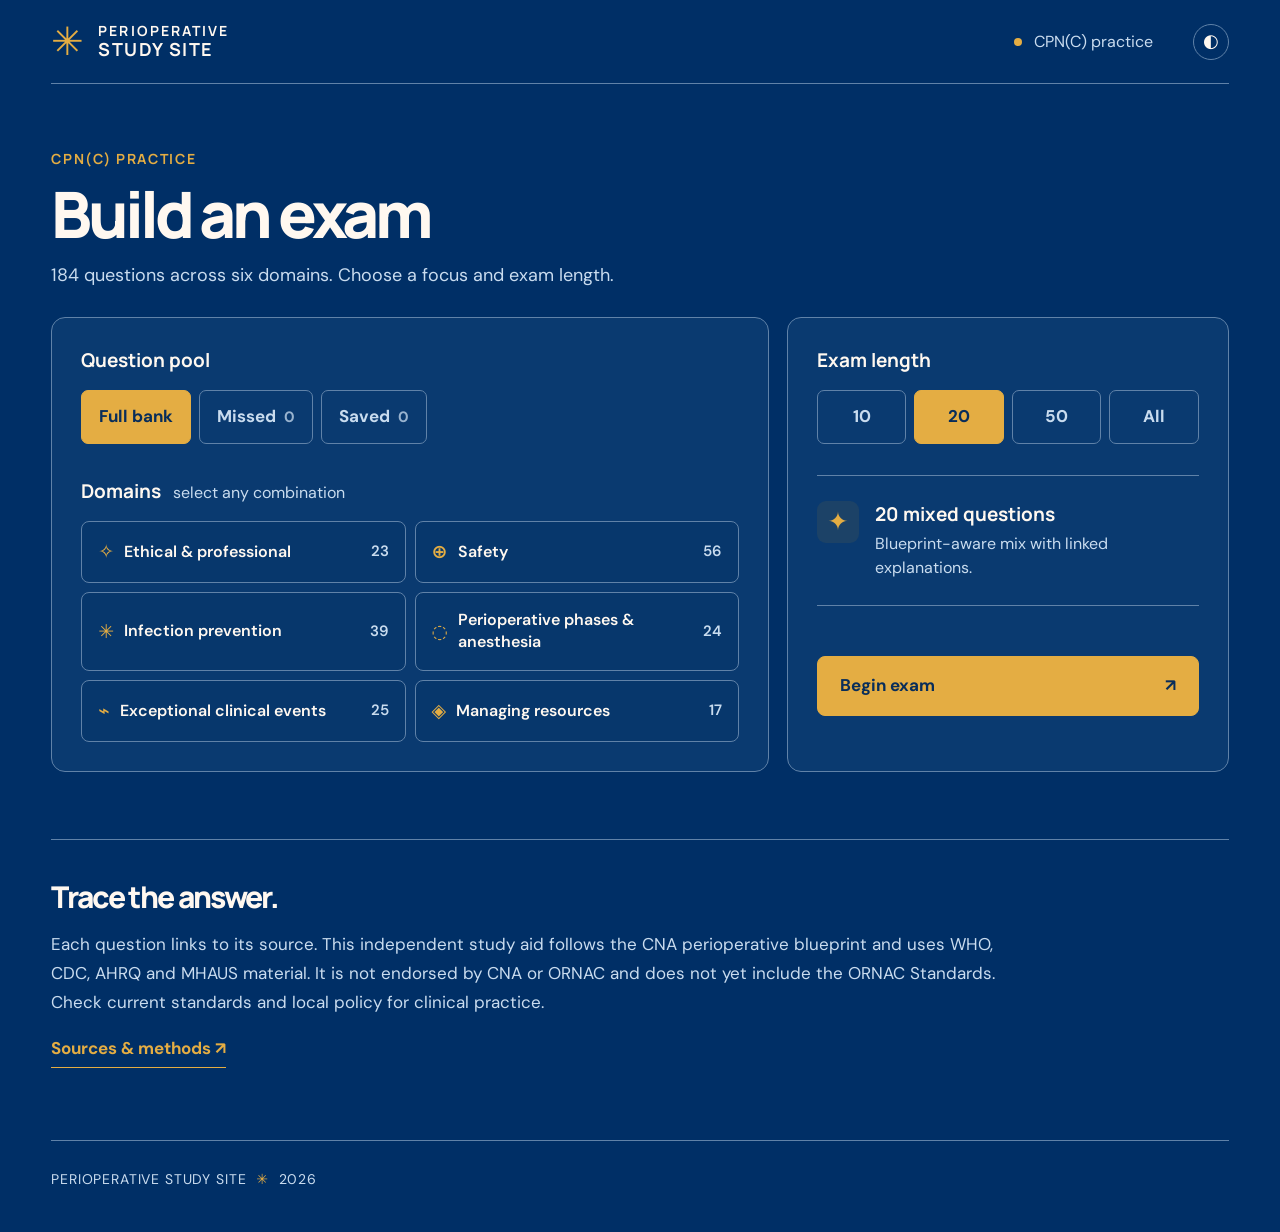
==== cpn-study/index.html @ 0bac824c "Use blood red incorrect state and deepen blue palette" ====
<!doctype html>
<html lang="en">
<head>
  <meta charset="utf-8">
  <meta name="viewport" content="width=device-width, initial-scale=1">
  <meta name="theme-color" content="#002F66">
  <meta name="description" content="An independent, source-linked CPN(C) perioperative nursing question bank.">
  <title>Perioperative Study Site · CPN(C) Practice</title>
  <link rel="icon" href="favicon.svg" type="image/svg+xml">
  <link rel="stylesheet" href="styles.css?v=20260925-6">
  <script src="app.js?v=20260925-2" defer></script>
</head>
<body>
  <div class="site-shell">
    <header class="topbar">
      <a class="brand" href="./" aria-label="Perioperative Study Site home"><span class="brand-mark">✳</span><span>PERIOPERATIVE<br><strong>STUDY SITE</strong></span></a>
      <div class="top-right"><span class="status-dot"></span><span>CPN(C) practice</span><button id="theme-toggle" class="icon-button" title="Toggle colour theme" aria-label="Toggle colour theme">◐</button></div>
    </header>

    <main>
      <section id="home" class="home-screen">
        <section id="setup" class="setup-section">
          <div class="section-heading"><div><p class="eyebrow">CPN(C) PRACTICE</p><h1>Build an exam</h1><p><span id="bank-size">—</span> questions across six domains. Choose a focus and exam length.</p></div></div>
          <div class="setup-grid">
            <div class="panel">
              <h3>Question pool</h3>
              <div class="segmented" role="group" aria-label="Question pool">
                <button class="selected" data-pool="all" aria-pressed="true">Full bank</button>
                <button data-pool="missed" aria-pressed="false">Missed <span id="missed-count">0</span></button>
                <button data-pool="bookmarked" aria-pressed="false">Saved <span id="saved-count">0</span></button>
              </div>
              <h3 class="with-gap">Domains <span class="muted small">select any combination</span></h3>
              <div id="category-list" class="category-list"></div>
            </div>
            <div class="panel session-panel">
              <h3>Exam length</h3>
              <div class="length-options" role="group" aria-label="Exam length">
                <button data-length="10">10</button><button class="selected" data-length="20">20</button><button data-length="50">50</button><button data-length="all">All</button>
              </div>
              <div class="session-summary"><span class="summary-icon">✦</span><div><strong id="session-description">20 mixed questions</strong><p id="session-detail">Blueprint-aware mix with linked explanations.</p></div></div>
              <button id="start-custom" class="button primary full">Begin exam <span>↗</span></button>
              <p id="setup-message" class="form-message" role="status"></p>
            </div>
          </div>
        </section>

        <section class="about-section">
          <h2>Trace the answer.</h2>
          <p>Each question links to its source. This independent study aid follows the CNA perioperative blueprint and uses WHO, CDC, AHRQ and MHAUS material. It is not endorsed by CNA or ORNAC and does not yet include the ORNAC Standards. Check current standards and local policy for clinical practice.</p>
          <a class="text-link" href="sources.html">Sources & methods ↗</a>
        </section>
      </section>

      <section id="quiz" class="quiz-screen hidden" aria-live="polite">
        <div class="quiz-header"><button id="exit-quiz" class="back-button">← Exit exam</button><span id="quiz-progress-label">QUESTION 01 / 20</span><button id="bookmark" class="save-button" aria-pressed="false">☆ Save</button></div>
        <div class="progress-track"><div id="progress-fill"></div></div>
        <div class="quiz-layout"><div class="question-column"><div id="question-meta" class="question-meta"></div><div id="case-box" class="case-box hidden"></div><h2 id="question-text"></h2><div id="answer-options" class="answer-options"></div><div id="feedback" class="feedback hidden"></div><div class="quiz-actions"><span id="keyboard-hint">Press 1–4 to answer</span><button id="next-question" class="button primary hidden">Next question <span>→</span></button></div></div><aside class="quiz-aside"><p class="eyebrow">YOUR EXAM</p><div class="aside-number" id="aside-number">01<span> / 20</span></div><div class="aside-stats"><div><span>Correct</span><strong id="session-correct">0</strong></div><div><span>Answered</span><strong id="session-answered">0</strong></div></div><p class="aside-note">Progress is saved in this browser after each question.</p></aside></div>
      </section>

      <section id="results" class="results-screen hidden"><p class="eyebrow">EXAM COMPLETE</p><h1 id="result-headline">Good work.</h1><p id="result-summary"></p><div class="result-score"><strong id="result-percent">0%</strong><span>correct answers</span></div><div id="result-domains" class="result-domains"></div><div class="result-actions"><button id="retry-missed" class="button primary">Practice missed questions <span>↗</span></button><button id="home-button" class="button ghost">Build another exam <span>→</span></button></div></section>
    </main>
    <footer><span>PERIOPERATIVE STUDY SITE <span class="footer-star">✳</span> 2026</span></footer>
  </div>
</body>
</html>
---- cpn-study/styles.css ----
@import url('https://fonts.googleapis.com/css2?family=DM+Sans:wght@400;500;600;700&family=Manrope:wght@400;500;600;700;800&display=swap');
:root{color-scheme:dark;--bg:#10252d;--panel:#172f37;--panel2:#1b353d;--line:#355057;--text:#f0f5ee;--muted:#adc0bd;--accent:#cdf47e;--orange:#edae84;--ink:#10252d;--shadow:0 20px 60px #071a2070}
*{box-sizing:border-box}html{scroll-behavior:smooth}body{margin:0;background:var(--bg);color:var(--text);font-family:"DM Sans",system-ui,sans-serif;line-height:1.5}button,a{font:inherit}button{cursor:pointer}a{color:inherit}a:hover{color:var(--accent)}.hidden{display:none!important}.site-shell{max-width:1440px;margin:auto;padding:0 58px}.topbar{height:106px;display:flex;align-items:center;justify-content:space-between;border-bottom:1px solid var(--line)}.brand{text-decoration:none;display:flex;align-items:center;gap:12px;font:700 11px/1.16 "Manrope",sans-serif;letter-spacing:.15em;color:var(--text)}.brand strong{font-size:14px;letter-spacing:.08em}.brand-mark{font:400 44px/1 sans-serif;color:var(--accent)}.top-right{display:flex;align-items:center;gap:12px;font-size:13px;color:var(--muted)}.status-dot,.mini-dot{width:8px;height:8px;background:var(--accent);border-radius:50%;display:inline-block}.icon-button{margin-left:28px;background:none;border:1px solid var(--line);border-radius:50%;width:36px;height:36px;color:var(--text);font-size:18px}.hero{min-height:590px;display:grid;grid-template-columns:1.05fr .95fr;align-items:center;position:relative;overflow:hidden}.hero-copy{position:relative;z-index:2;padding:44px 0 74px}.eyebrow{font:700 11px/1.3 "Manrope",sans-serif;letter-spacing:.2em;color:var(--accent);margin:0 0 28px}.eyebrow-line{display:inline-block;width:27px;height:1px;background:var(--accent);vertical-align:middle;margin-right:12px}.hero h1,.source-page h1,.results-screen h1{font:800 clamp(60px,7.5vw,116px)/.98 "Manrope",sans-serif;letter-spacing:-.07em;margin:0}.hero h1 em,.source-page h1 em{font-style:normal;color:var(--accent)}.hero-sub{color:var(--muted);font-size:17px;max-width:530px;margin:34px 0 32px;line-height:1.72}.hero-actions,.result-actions{display:flex;gap:13px;flex-wrap:wrap}.button{border:1px solid var(--line);border-radius:8px;padding:16px 20px;font-weight:700;font-size:14px;display:inline-flex;align-items:center;justify-content:space-between;gap:28px;min-height:54px;transition:transform .18s,background .18s}.button:hover:not(:disabled){transform:translateY(-2px)}.button:disabled{opacity:.45;cursor:default}.button.primary{background:var(--accent);color:var(--ink);border-color:var(--accent)}.button.ghost{background:transparent;color:var(--text)}.button.full{width:100%}.small-note{font-size:12px;color:#87a29e;margin:21px 0 0}.hero-visual{height:510px;position:relative;display:grid;place-items:center;isolation:isolate}.orb{position:absolute;border-radius:50%;filter:blur(1px)}.orb-one{width:390px;height:390px;background:radial-gradient(circle at 40% 42%,#405d5b,#1d4549 52%,#0f2931 75%);box-shadow:0 0 100px #98dd9c22}.orb-two{width:290px;height:290px;background:radial-gradient(circle,#b5e59422,transparent 70%);transform:translate(85px,-60px)}.ring{position:absolute;border:1px solid #89c19f45;border-radius:50%;transform:rotate(-22deg)}.ring-one{width:520px;height:190px}.ring-two{width:610px;height:250px;transform:rotate(39deg)}.visual-card{position:relative;z-index:2;width:335px;min-height:258px;border:1px solid #8fb5ad55;border-radius:18px;background:linear-gradient(140deg,#24444bd9,#18333be8);box-shadow:var(--shadow);padding:28px;transform:rotate(-6deg);backdrop-filter:blur(10px)}.visual-top,.visual-bottom{display:flex;justify-content:space-between;align-items:center;font:700 10px "Manrope",sans-serif;letter-spacing:.13em;color:#b7cfc6}.visual-top span{color:var(--accent)}.pulse{display:flex;align-items:center;gap:6px;height:49px;margin:14px 0 2px}.pulse span{height:3px;width:25px;background:var(--accent);border-radius:3px}.pulse span:nth-child(2){height:20px;width:3px;transform:skew(-20deg)}.pulse span:nth-child(3){height:39px;width:3px;transform:skew(20deg)}.pulse span:nth-child(4){height:15px;width:3px;transform:skew(-25deg)}.pulse span:nth-child(5){width:85px}.visual-card p{font:500 23px/1.35 "Manrope";margin:8px 0 25px}.visual-card p strong{color:var(--accent)}.visual-bottom{border-top:1px solid #76958c55;padding-top:18px;justify-content:flex-start;gap:9px}.visual-bottom span:last-child{margin-left:auto;font-size:19px}.metrics{display:grid;grid-template-columns:repeat(4,1fr);border-top:1px solid var(--line);border-bottom:1px solid var(--line)}.metrics>div{padding:28px 28px 29px 0;display:flex;flex-direction:column}.metrics>div+div{border-left:1px solid var(--line);padding-left:32px}.metrics strong{font:700 32px/1 "Manrope";letter-spacing:-.04em}.metrics span{font-size:12px;color:var(--muted);margin-top:8px}.setup-section,.domains-section{padding:112px 0 0}.section-heading{display:flex;align-items:end;justify-content:space-between;margin-bottom:34px}.section-heading .eyebrow{margin-bottom:12px}.section-heading h2,.about-section h2,.source-page h2{font:800 clamp(35px,4vw,57px)/1.12 "Manrope";letter-spacing:-.055em;margin:0}.section-heading p:not(.eyebrow){color:var(--muted);margin:12px 0 0}.section-asterisk{color:var(--accent);font-size:62px;line-height:1}.setup-grid{display:grid;grid-template-columns:1.35fr .85fr;gap:16px}.panel{border:1px solid var(--line);border-radius:14px;background:var(--panel);padding:29px}.panel h3{font:700 15px "Manrope";margin:0 0 17px}.panel h3.with-gap{margin-top:34px}.muted{color:var(--muted)}.small{font:400 12px "DM Sans";margin-left:8px}.segmented{display:flex;gap:8px;flex-wrap:wrap}.segmented button,.length-options button{background:transparent;border:1px solid var(--line);border-radius:7px;color:var(--muted);padding:10px 14px;font-size:13px;font-weight:700}.segmented button.selected,.length-options button.selected{background:var(--accent);border-color:var(--accent);color:var(--ink)}.segmented button span{font-size:11px;opacity:.75;margin-left:4px}.category-list{display:grid;grid-template-columns:1fr 1fr;gap:9px}.category-pill{width:100%;display:flex;align-items:center;gap:10px;background:#102a32;border:1px solid #3b555a;border-radius:8px;color:var(--text);text-align:left;padding:12px;font-size:12px;font-weight:600}.category-pill[aria-pressed=true]{border-color:var(--accent);background:#263e38}.pill-icon{font-size:19px;color:var(--accent);line-height:1}.pill-count{margin-left:auto;color:var(--muted);font-size:11px}.length-options{display:grid;grid-template-columns:repeat(4,1fr);gap:8px}.length-options button{padding:15px 0}.session-panel{display:flex;flex-direction:column}.session-summary{border-top:1px solid var(--line);border-bottom:1px solid var(--line);margin:31px 0 27px;padding:25px 0;display:flex;align-items:start;gap:16px}.summary-icon{width:42px;height:42px;display:grid;place-items:center;border-radius:9px;background:#354d40;color:var(--accent);font-size:25px;flex:none}.session-summary strong{font:700 16px "Manrope"}.session-summary p{margin:4px 0 0;font-size:12px;color:var(--muted)}.session-panel .full{margin-top:auto}.form-message{min-height:18px;font-size:12px;color:var(--orange);margin:8px 0 0}.domain-cards{display:grid;grid-template-columns:repeat(3,1fr);gap:14px}.domain-card{background:var(--panel);border:1px solid var(--line);border-radius:12px;color:var(--text);text-align:left;min-height:260px;padding:24px;display:flex;flex-direction:column;transition:transform .2s,border-color .2s}.domain-card:hover{transform:translateY(-4px);border-color:var(--accent)}.domain-number{font:700 10px "Manrope";letter-spacing:.16em;color:var(--muted)}.domain-symbol{font-size:42px;color:var(--accent);line-height:1;margin:16px 0}.domain-card strong{font:700 19px/1.25 "Manrope"}.domain-description{font-size:12px;color:var(--muted);margin-top:7px;line-height:1.5}.domain-end{display:flex;justify-content:space-between;align-items:end;border-top:1px solid var(--line);margin-top:auto;padding-top:15px;font-size:11px;color:var(--muted)}.domain-end span:last-child{font-size:20px;color:var(--accent);line-height:1}.about-section{display:grid;grid-template-columns:1.25fr .75fr;gap:80px;padding:140px 0}.about-section p:not(.eyebrow){color:var(--muted);font-size:15px;line-height:1.75;max-width:640px}.text-link{display:inline-block;color:var(--accent);font-weight:700;font-size:14px;text-decoration:none;margin-top:12px;border-bottom:1px solid var(--accent);padding-bottom:5px}.about-quote{border-left:1px solid var(--line);padding:20px 0 0 55px}.about-quote>span{font:700 90px/1 Georgia;color:var(--accent)}.about-quote p{font:700 26px/1.3 "Manrope"!important;color:var(--text)!important;margin:-20px 0 24px}.about-quote em{color:var(--accent)}.quote-line{height:1px;background:var(--line);max-width:220px;margin:30px 0 13px}.about-quote small{font-size:10px;letter-spacing:.18em;color:var(--muted)}footer{display:flex;justify-content:space-between;gap:20px;border-top:1px solid var(--line);padding:28px 0 42px;color:var(--muted);font-size:11px;letter-spacing:.06em}footer a{text-decoration:none}.footer-star{color:var(--accent);margin:0 5px}
/* Quiz */
.quiz-screen{min-height:calc(100vh - 185px)}.quiz-header{display:flex;justify-content:space-between;align-items:center;padding:31px 0 20px}.back-button,.save-button{color:var(--muted);background:none;border:0;padding:8px 0;font-size:13px}.back-button:hover,.save-button:hover{color:var(--accent)}.save-button[aria-pressed=true]{color:var(--accent)}#quiz-progress-label{font:700 11px "Manrope";letter-spacing:.16em;color:var(--muted)}.progress-track{height:4px;background:var(--line);border-radius:3px}.progress-track div{height:100%;width:0;background:var(--accent);transition:width .25s}.quiz-layout{display:grid;grid-template-columns:minmax(0,1fr) 265px;gap:65px;padding:55px 0 90px}.question-column{max-width:840px}.question-meta{color:var(--accent);font:700 11px "Manrope";letter-spacing:.16em;margin-bottom:20px}.case-box{border-left:3px solid var(--accent);background:var(--panel);padding:18px 21px;color:var(--muted);font-size:14px;line-height:1.6;margin:0 0 28px}.question-column h2{font:700 clamp(27px,3vw,43px)/1.27 "Manrope";letter-spacing:-.04em;margin:0 0 36px}.answer-options{display:grid;gap:11px}.answer-option{width:100%;min-height:68px;border:1px solid var(--line);border-radius:10px;background:var(--panel);display:flex;align-items:center;gap:17px;text-align:left;color:var(--text);padding:13px 19px;transition:border-color .16s,background .16s}.answer-option:hover:not(:disabled){border-color:var(--accent);background:var(--panel2)}.answer-option:disabled{cursor:default}.option-key{border:1px solid var(--line);width:30px;height:30px;flex:none;display:grid;place-items:center;border-radius:6px;color:var(--muted);font-size:12px}.option-text{font-size:15px;line-height:1.4}.option-check{margin-left:auto;font-size:21px;font-weight:700}.answer-option.correct{background:#284534;border-color:var(--accent)}.answer-option.correct .option-key,.answer-option.correct .option-check{color:var(--accent)}.answer-option.incorrect{background:#493535;border-color:var(--orange)}.answer-option.incorrect .option-key,.answer-option.incorrect .option-check{color:var(--orange)}.answer-option.dimmed{opacity:.55}.feedback{margin:22px 0 0;padding:21px 23px;border-radius:10px;border-left:3px solid var(--accent);background:var(--panel)}.feedback.needs-review{border-left-color:var(--orange)}.feedback strong{font:700 17px "Manrope";color:var(--accent)}.feedback.needs-review strong{color:var(--orange)}.feedback p{font-size:14px;color:var(--text);margin:9px 0}.feedback a{font-size:12px;color:var(--accent)}.quiz-actions{display:flex;justify-content:space-between;align-items:center;margin-top:24px;gap:20px}.quiz-actions>span{font-size:12px;color:var(--muted)}.quiz-aside{border-left:1px solid var(--line);padding-left:30px;align-self:start}.quiz-aside .eyebrow{margin-bottom:15px}.aside-number{font:700 54px "Manrope";letter-spacing:-.06em}.aside-number span{font-size:22px;color:var(--muted);letter-spacing:0}.aside-stats{border-top:1px solid var(--line);margin-top:24px}.aside-stats div{display:flex;justify-content:space-between;border-bottom:1px solid var(--line);padding:13px 0;font-size:13px}.aside-stats span,.aside-note{color:var(--muted)}.aside-note{font-size:12px;line-height:1.7;margin-top:24px}
/* Results and reference page */
.results-screen{max-width:820px;min-height:calc(100vh - 180px);padding:90px 0}.results-screen h1{font-size:72px}.results-screen>p:not(.eyebrow){font-size:17px;color:var(--muted);max-width:610px;line-height:1.7}.result-score{display:flex;align-items:end;gap:20px;margin:44px 0 30px}.result-score strong{font:800 90px/1 "Manrope";color:var(--accent);letter-spacing:-.07em}.result-score span{font-size:14px;color:var(--muted);padding-bottom:12px}.result-domains{border-top:1px solid var(--line);max-width:620px;margin-bottom:35px}.result-domains>div{display:flex;justify-content:space-between;gap:20px;border-bottom:1px solid var(--line);padding:11px 0;font-size:14px}.result-domains strong{color:var(--accent)}.source-page{padding:90px 0 120px}.source-page h1{font-size:clamp(60px,7vw,98px)}.source-page .lead{max-width:850px;color:var(--muted);font-size:18px;line-height:1.72;margin:38px 0 70px}.source-grid{display:grid;grid-template-columns:1fr 1fr;gap:80px}.source-grid p{font-size:15px;line-height:1.75;color:var(--muted)}.source-grid h2{font-size:34px;margin-bottom:26px}.source-list{list-style:none;padding:0;margin:0}.source-list li{border-bottom:1px solid var(--line);padding:15px 0}.source-list a{font-size:14px;font-weight:700;text-decoration:none}.source-list small{display:block;color:var(--muted);font-size:12px;margin-top:5px}.method-note{background:var(--panel);border:1px solid var(--line);border-radius:12px;padding:28px;max-width:900px;margin-top:65px}.method-note strong{color:var(--accent)}.method-note p{color:var(--muted);margin-bottom:0;font-size:14px;line-height:1.65}
.light{color-scheme:light;--bg:#f3f5ec;--panel:#ffffff;--panel2:#eaf0e7;--line:#cbd6cf;--text:#172e33;--muted:#536a6b;--accent:#4b6c19;--orange:#ab543c;--ink:#fff;--shadow:0 18px 55px #19383123}.light .button.primary,.light .segmented button.selected,.light .length-options button.selected{color:white}.light .category-pill{background:#f4f7f2;color:var(--text)}.light .category-pill[aria-pressed=true]{background:#e4edcf}.light .visual-card{background:linear-gradient(140deg,#d3e7da,#c2dace);color:#10252d}.light .visual-card p strong,.light .visual-top span{color:#4b6c19}.light .orb-one{background:radial-gradient(circle at 40% 42%,#d8eab8,#9acbb7 52%,#8db2ae 75%)}.light .ring{border-color:#4b6c1955}.light .answer-option.correct{background:#e5f1da}.light .answer-option.incorrect{background:#f5e3dc}
@media(max-width:950px){.site-shell{padding:0 28px}.hero{grid-template-columns:1fr .75fr}.hero-visual{transform:scale(.78);margin-left:-60px}.setup-grid{grid-template-columns:1fr}.domain-cards{grid-template-columns:repeat(2,1fr)}.quiz-layout{grid-template-columns:minmax(0,1fr) 180px;gap:25px}.about-section{gap:35px}}
@media(max-width:680px){.site-shell{padding:0 20px}.topbar{height:78px}.top-right>span:not(.status-dot){display:none}.icon-button{margin-left:6px}.hero{display:block;min-height:0}.hero-copy{padding:70px 0 50px}.hero h1{font-size:64px}.hero-sub{font-size:15px}.hero-visual{height:260px;transform:scale(.58);transform-origin:top center;margin:0 0 -90px}.metrics{grid-template-columns:1fr 1fr}.metrics>div{padding:20px 10px 20px 0!important;border-left:0!important}.metrics>div:nth-child(even){padding-left:20px!important;border-left:1px solid var(--line)!important}.metrics>div:nth-child(n+3){border-top:1px solid var(--line)}.metrics strong{font-size:25px}.setup-section,.domains-section{padding-top:75px}.section-heading h2{font-size:38px}.category-list{grid-template-columns:1fr}.domain-cards{grid-template-columns:1fr}.domain-card{min-height:205px}.about-section{grid-template-columns:1fr;padding:85px 0}.about-quote{padding-left:28px}.quiz-header{padding:20px 0 13px}.quiz-layout{display:block;padding:35px 0 70px}.quiz-aside{display:none}.question-column h2{font-size:27px}.answer-option{min-height:65px;padding:11px}.option-text{font-size:14px}.quiz-actions>span{display:none}.quiz-actions{justify-content:flex-end}.results-screen{padding:70px 0}.results-screen h1{font-size:55px}.result-score strong{font-size:70px}.source-page{padding:65px 0}.source-grid{grid-template-columns:1fr;gap:45px}.source-page .lead{font-size:16px;margin-bottom:50px}footer{flex-direction:column}}
@media(prefers-reduced-motion:reduce){*,*:before,*:after{scroll-behavior:auto!important;transition:none!important}}
/* Study Site: compact layout and surgical blue / goldenrod palette */
:root{--bg:#002F66;--panel:#0a3a70;--panel2:#144678;--line:#6082a8;--text:#fff8f0;--muted:#c9dcef;--accent:#e4ad43;--orange:#ff5960;--ink:#082d5a;--shadow:0 20px 60px #00173780}
.site-shell{max-width:1680px;padding-inline:clamp(24px,4vw,72px)}
.topbar{height:84px}
.brand-mark{font-size:39px}
.setup-section{padding:66px 0 0}
.section-heading{margin-bottom:28px}
.section-heading .eyebrow{margin-bottom:12px}
.section-heading h1{font:800 clamp(42px,5vw,68px)/1.07 "Manrope",sans-serif;letter-spacing:-.065em;margin:0}
.section-heading p:not(.eyebrow){font-size:15px;line-height:1.6}
.setup-grid{grid-template-columns:1.3fr .8fr;gap:18px}
.panel{background:var(--panel)}
.category-pill{background:#07376c;border-color:var(--line)}
.category-pill[aria-pressed=true]{background:#1f4766;border-color:var(--accent)}
.summary-icon{background:#1c4267}
.about-section{display:block;border-top:1px solid var(--line);margin-top:67px;padding:40px 0 72px}
.about-section h2{font-size:30px}
.about-section p{max-width:950px!important;font-size:17px!important;line-height:1.7!important}
.about-section .text-link{margin-top:2px}
.feedback{background:var(--panel);border-left-color:var(--accent)}
.feedback.needs-review{border-left-color:var(--orange)}
.feedback.needs-review strong{display:inline-block;background:#8d1028;color:#fff8f0;padding:6px 10px;border-radius:5px}
.feedback>a{display:inline-block;margin:2px 0 3px}
.answer-option.correct{background:#1b435f;border-color:var(--accent)}
.answer-option.incorrect{background:#8d1028;border-color:var(--orange)}
.answer-option.incorrect .option-key,.answer-option.incorrect .option-check{color:#fff8f0}
.answer-option.incorrect .option-key{border-color:#f7a8b0}
.form-message:not(:empty){display:inline-block;background:#8d1028;color:#fff8f0;padding:8px 12px;border-radius:5px}
.learning-detail{border-top:1px solid var(--line);margin-top:17px;padding-top:14px}
.learning-detail summary{list-style:none;cursor:pointer;color:var(--accent);font:700 14px/1.5 "Manrope",sans-serif;display:flex;align-items:center;justify-content:space-between;gap:14px}
.learning-detail summary::-webkit-details-marker{display:none}
.learning-detail summary::after{content:"+";font-size:23px;font-weight:400;line-height:1}
.learning-detail[open] summary::after{content:"−"}
.learning-detail:focus-within{outline:2px solid var(--accent);outline-offset:4px}
.learning-detail p{margin:15px 0 7px;line-height:1.7!important;color:var(--text)}
.learning-detail>a{display:inline-block;margin:2px 0 8px}
.wrong-list{list-style:none;margin:14px 0 2px;padding:0}
.wrong-list li{padding:11px 0;border-bottom:1px solid var(--line);display:grid;grid-template-columns:minmax(150px,38%) 1fr;gap:17px;align-items:start;font-size:13px;line-height:1.55}
.wrong-list li:last-child{border-bottom:0}
.wrong-list strong{font:700 13px/1.5 "DM Sans",sans-serif;color:var(--text)}
.wrong-list span{color:var(--muted)}
.source-page{padding-top:65px}
.source-page h1{font-size:clamp(48px,6vw,82px)}
.source-page .lead{margin:28px 0 58px}
.light{color-scheme:light;--bg:#f3f8fe;--panel:#ffffff;--panel2:#e8f1fb;--line:#bed0e5;--text:#083c79;--muted:#4b6584;--accent:#8c5c08;--orange:#b00020;--ink:#ffffff;--shadow:0 18px 55px #153b7024}
.light .button.primary,.light .segmented button.selected,.light .length-options button.selected{color:#fffaf4}
.light .category-pill{background:#f0f6fc;color:var(--text)}
.light .category-pill[aria-pressed=true]{background:#f2dfba}
.light .answer-option.correct{background:#f6eac9}
.light .answer-option.incorrect{background:#fbe6ea}
.light .answer-option.incorrect .option-key,.light .answer-option.incorrect .option-check{color:#8d1028}
@media(max-width:950px){.setup-grid{grid-template-columns:1fr}}
/* Readable type and wider use of desktop space */
body{font-size:17px}
.brand{font-size:14px}.brand strong{font-size:18px}
.top-right{font-size:16px}
.eyebrow,.question-meta,#quiz-progress-label{font-size:14px;letter-spacing:.12em}
.section-heading p:not(.eyebrow){font-size:18px}
.panel h3{font-size:19px}.small{font-size:16px}
.segmented button,.length-options button{font-size:17px;padding:13px 17px}
.segmented button span{font-size:15px}
.category-pill{font-size:16px;line-height:1.4;padding:16px;min-height:62px}
.pill-count{font-size:15px}
.session-summary strong{font-size:19px}
.session-summary p,.form-message{font-size:16px}
.button{font-size:17px;min-height:58px;padding:16px 22px}
.back-button,.save-button{font-size:16px;padding:12px 0}
.quiz-layout{grid-template-columns:minmax(0,1fr) 290px;gap:clamp(36px,4vw,72px)}
.question-column{max-width:1080px}
.question-column h2{font-size:clamp(32px,2.7vw,48px)}
.case-box{font-size:17px}
.answer-option{min-height:76px;padding:17px 20px}
.answer-option.dimmed{opacity:1}
.option-key{font-size:15px;width:34px;height:34px}
.option-text{font-size:18px;line-height:1.5}
.feedback strong{font-size:20px}
.feedback p{font-size:17px;line-height:1.65}
.feedback a{font-size:16px}
.learning-detail summary{font-size:18px}
.wrong-list li{font-size:16px;line-height:1.6;padding:14px 0;grid-template-columns:minmax(180px,36%) 1fr;gap:26px}
.wrong-list strong{font-size:16px;line-height:1.6}
.quiz-actions>span,.aside-stats div,.aside-note{font-size:16px}
.text-link{font-size:17px}
.source-grid p,.source-list a,.method-note p{font-size:17px}
.source-list small{font-size:15px}
footer{font-size:14px}
@media(max-width:1100px){.site-shell{padding-inline:32px}.quiz-layout{grid-template-columns:minmax(0,1fr) 230px;gap:28px}}
@media(max-width:850px){.quiz-layout{display:block}.quiz-aside{display:none}}
@media(max-width:680px){.site-shell{padding-inline:20px}.setup-section{padding-top:42px}.section-heading h1{font-size:44px}.about-section{margin-top:55px;padding-bottom:55px}.wrong-list li{display:block}.wrong-list span{display:block;margin-top:4px}.quiz-layout{padding-top:34px}.question-column h2{font-size:clamp(28px,7vw,38px)}.answer-option{min-height:72px;padding:14px}.option-text{font-size:17px}}
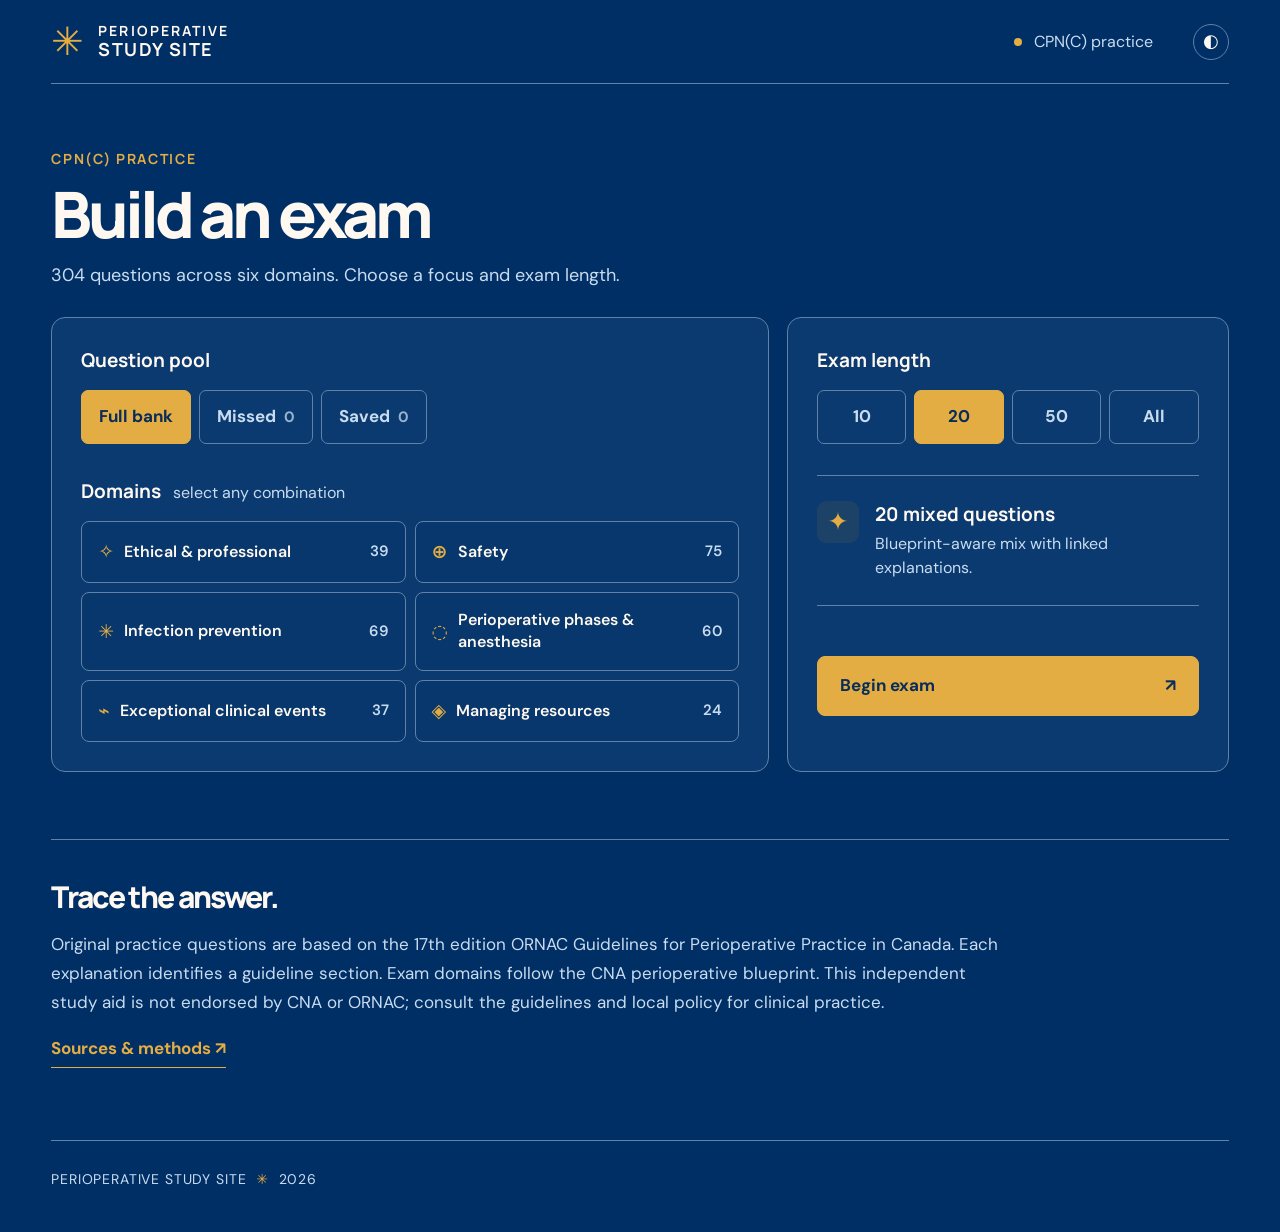
==== commit 9cd43e7a: "Replace CPN(C) quiz with ORNAC 17th edition practice bank" ====
--- a/cpn-study/index.html
+++ b/cpn-study/index.html
@@ -4,11 +4,11 @@
   <meta charset="utf-8">
   <meta name="viewport" content="width=device-width, initial-scale=1">
   <meta name="theme-color" content="#002F66">
-  <meta name="description" content="An independent, source-linked CPN(C) perioperative nursing question bank.">
+  <meta name="description" content="304 original CPN(C) practice questions based on the 17th edition ORNAC Guidelines.">
   <title>Perioperative Study Site · CPN(C) Practice</title>
   <link rel="icon" href="favicon.svg" type="image/svg+xml">
-  <link rel="stylesheet" href="styles.css?v=20260925-6">
-  <script src="app.js?v=20260925-2" defer></script>
+  <link rel="stylesheet" href="styles.css?v=20260925-11">
+  <script src="app.js?v=20261002-ornac17" defer></script>
 </head>
 <body>
   <div class="site-shell">
@@ -46,7 +46,7 @@
 
         <section class="about-section">
           <h2>Trace the answer.</h2>
-          <p>Each question links to its source. This independent study aid follows the CNA perioperative blueprint and uses WHO, CDC, AHRQ and MHAUS material. It is not endorsed by CNA or ORNAC and does not yet include the ORNAC Standards. Check current standards and local policy for clinical practice.</p>
+          <p>Original practice questions are based on the 17th edition ORNAC Guidelines for Perioperative Practice in Canada. Each explanation identifies a guideline section. Exam domains follow the CNA perioperative blueprint. This independent study aid is not endorsed by CNA or ORNAC; consult the guidelines and local policy for clinical practice.</p>
           <a class="text-link" href="sources.html">Sources & methods ↗</a>
         </section>
       </section>
--- a/cpn-study/styles.css
+++ b/cpn-study/styles.css
@@ -30,13 +30,13 @@
 .about-section .text-link{margin-top:2px}
 .feedback{background:var(--panel);border-left-color:var(--accent)}
 .feedback.needs-review{border-left-color:var(--orange)}
-.feedback.needs-review strong{display:inline-block;background:#8d1028;color:#fff8f0;padding:6px 10px;border-radius:5px}
+.feedback.needs-review strong{display:inline-block;background:#752c38;color:#fff8f0;padding:6px 10px;border-radius:5px}
 .feedback>a{display:inline-block;margin:2px 0 3px}
 .answer-option.correct{background:#1b435f;border-color:var(--accent)}
-.answer-option.incorrect{background:#8d1028;border-color:var(--orange)}
+.answer-option.incorrect{background:#752c38;border-color:var(--orange)}
 .answer-option.incorrect .option-key,.answer-option.incorrect .option-check{color:#fff8f0}
 .answer-option.incorrect .option-key{border-color:#f7a8b0}
-.form-message:not(:empty){display:inline-block;background:#8d1028;color:#fff8f0;padding:8px 12px;border-radius:5px}
+.form-message:not(:empty){display:inline-block;background:#752c38;color:#fff8f0;padding:8px 12px;border-radius:5px}
 .learning-detail{border-top:1px solid var(--line);margin-top:17px;padding-top:14px}
 .learning-detail summary{list-style:none;cursor:pointer;color:var(--accent);font:700 14px/1.5 "Manrope",sans-serif;display:flex;align-items:center;justify-content:space-between;gap:14px}
 .learning-detail summary::-webkit-details-marker{display:none}
@@ -59,7 +59,7 @@
 .light .category-pill[aria-pressed=true]{background:#f2dfba}
 .light .answer-option.correct{background:#f6eac9}
 .light .answer-option.incorrect{background:#fbe6ea}
-.light .answer-option.incorrect .option-key,.light .answer-option.incorrect .option-check{color:#8d1028}
+.light .answer-option.incorrect .option-key,.light .answer-option.incorrect .option-check{color:#b00020}
 @media(max-width:950px){.setup-grid{grid-template-columns:1fr}}
 /* Readable type and wider use of desktop space */
 body{font-size:17px}
